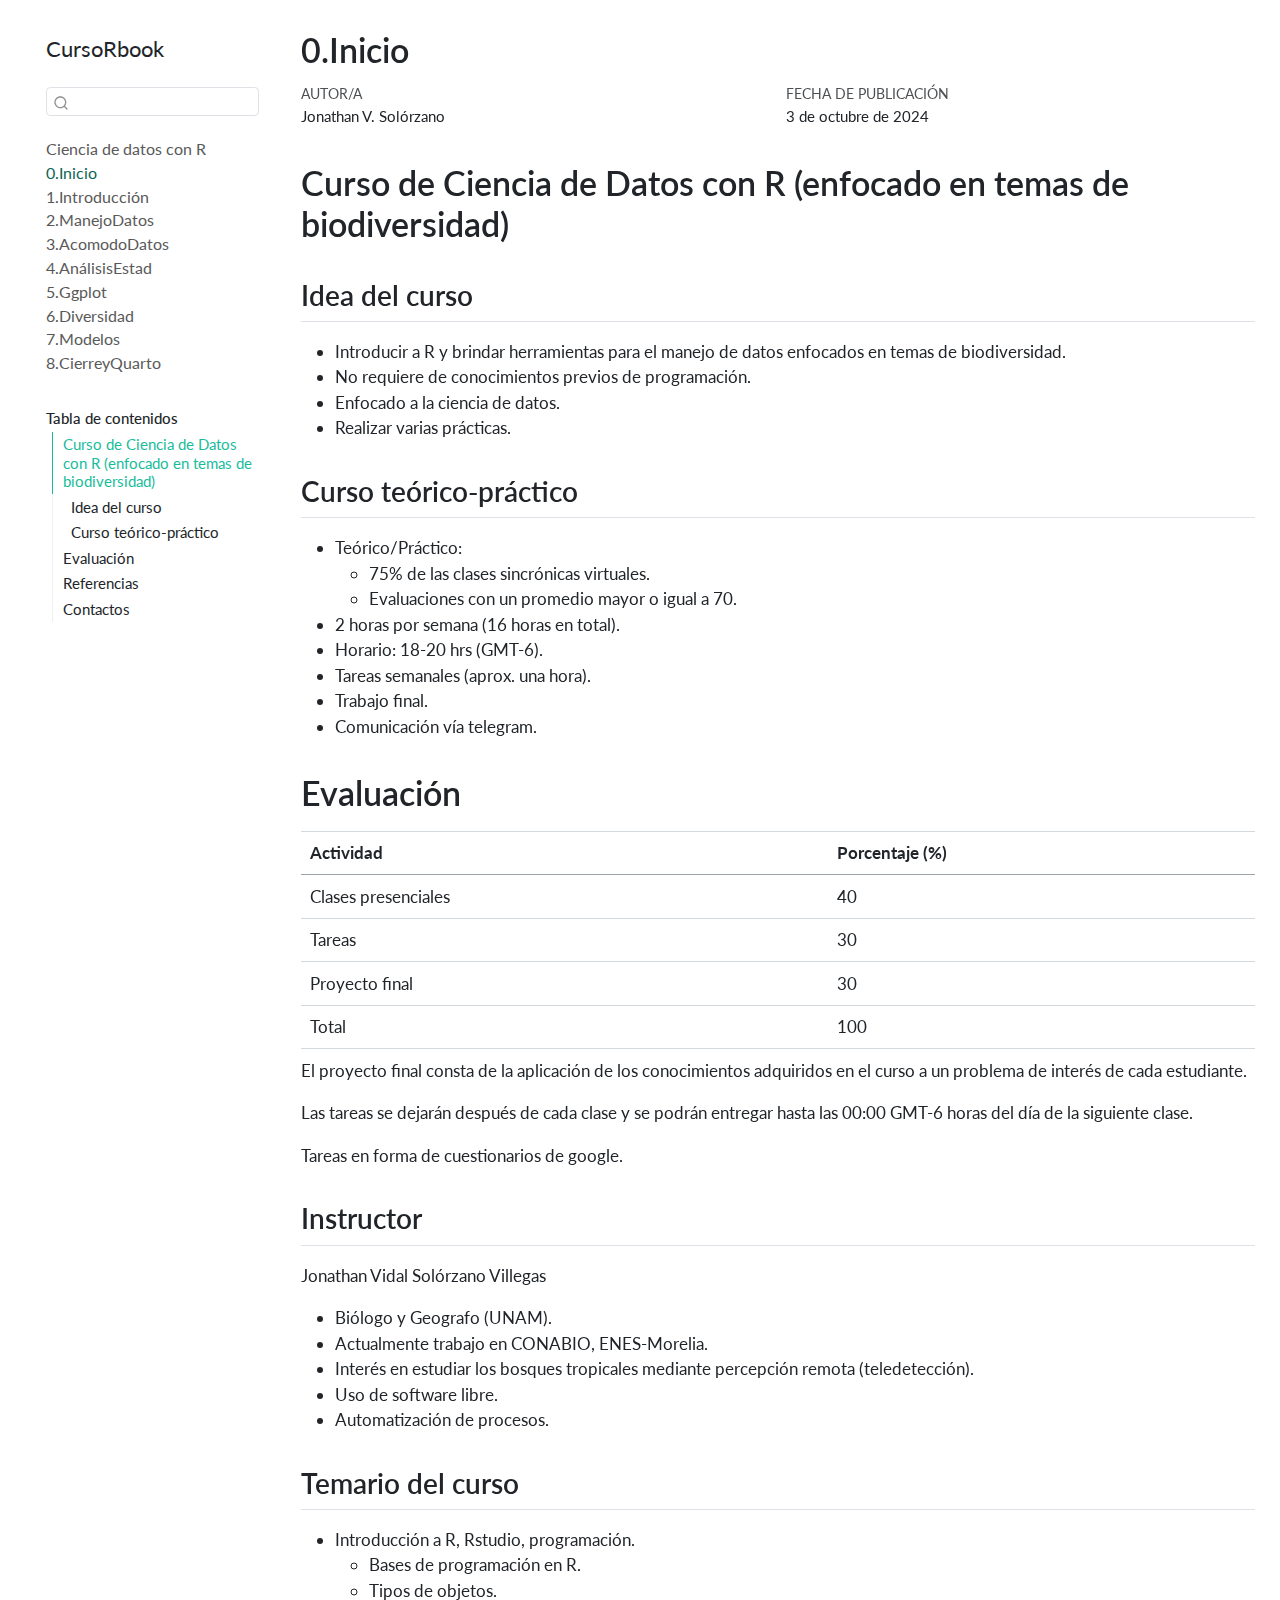
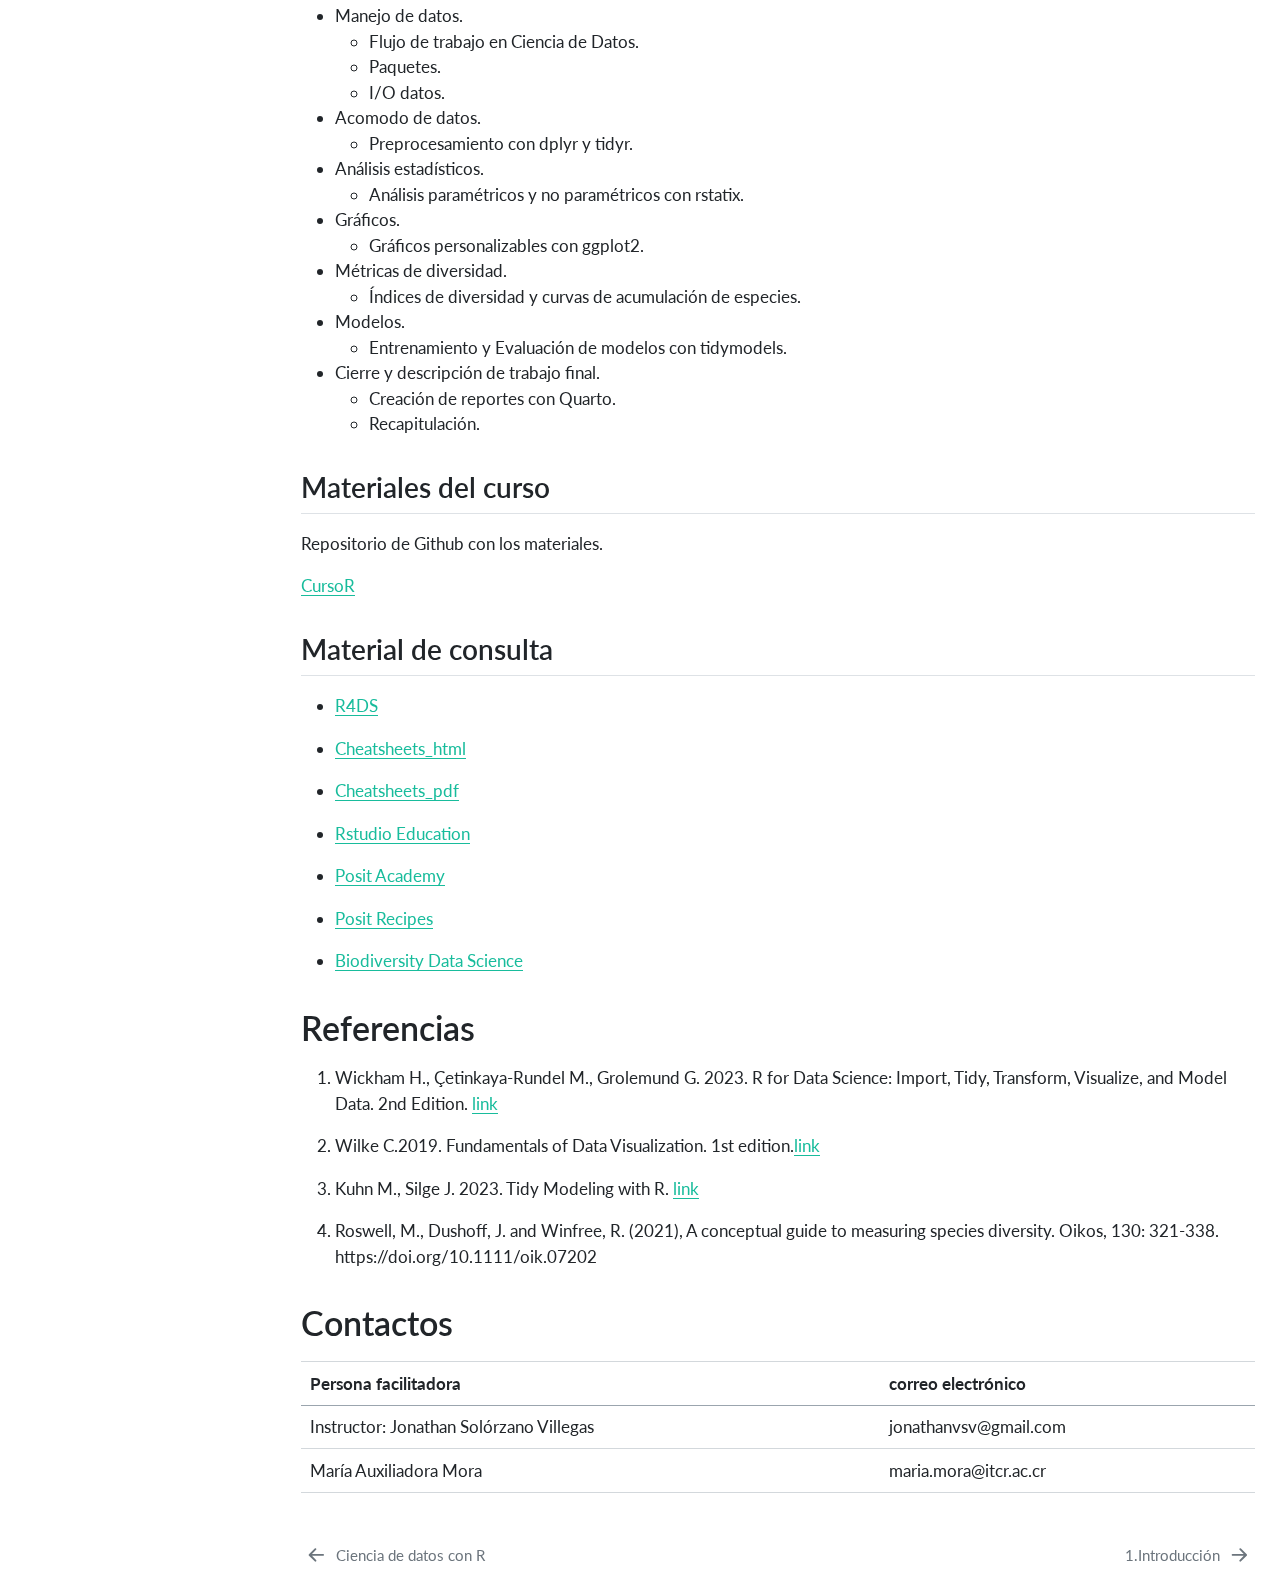
==== 0.Inicio.html @ 07d127db "Subir primera versión del material del Curso" ====
<!DOCTYPE html>
<html xmlns="http://www.w3.org/1999/xhtml" lang="es-MX" xml:lang="es-MX"><head>

<meta charset="utf-8">
<meta name="generator" content="quarto-1.5.57">

<meta name="viewport" content="width=device-width, initial-scale=1.0, user-scalable=yes">

<meta name="author" content="Jonathan V. Solórzano">

<title>0.Inicio – CursoRbook</title>
<style>
code{white-space: pre-wrap;}
span.smallcaps{font-variant: small-caps;}
div.columns{display: flex; gap: min(4vw, 1.5em);}
div.column{flex: auto; overflow-x: auto;}
div.hanging-indent{margin-left: 1.5em; text-indent: -1.5em;}
ul.task-list{list-style: none;}
ul.task-list li input[type="checkbox"] {
  width: 0.8em;
  margin: 0 0.8em 0.2em -1em; /* quarto-specific, see https://github.com/quarto-dev/quarto-cli/issues/4556 */ 
  vertical-align: middle;
}
</style>


<script src="site_libs/quarto-nav/quarto-nav.js"></script>
<script src="site_libs/quarto-nav/headroom.min.js"></script>
<script src="site_libs/clipboard/clipboard.min.js"></script>
<script src="site_libs/quarto-search/autocomplete.umd.js"></script>
<script src="site_libs/quarto-search/fuse.min.js"></script>
<script src="site_libs/quarto-search/quarto-search.js"></script>
<meta name="quarto:offset" content="./">
<link href="./1.IntroducciónR.html" rel="next">
<link href="./index.html" rel="prev">
<script src="site_libs/quarto-html/quarto.js"></script>
<script src="site_libs/quarto-html/popper.min.js"></script>
<script src="site_libs/quarto-html/tippy.umd.min.js"></script>
<script src="site_libs/quarto-html/anchor.min.js"></script>
<link href="site_libs/quarto-html/tippy.css" rel="stylesheet">
<link href="site_libs/quarto-html/quarto-syntax-highlighting.css" rel="stylesheet" id="quarto-text-highlighting-styles">
<script src="site_libs/bootstrap/bootstrap.min.js"></script>
<link href="site_libs/bootstrap/bootstrap-icons.css" rel="stylesheet">
<link href="site_libs/bootstrap/bootstrap.min.css" rel="stylesheet" id="quarto-bootstrap" data-mode="light">
<script id="quarto-search-options" type="application/json">{
  "location": "sidebar",
  "copy-button": false,
  "collapse-after": 3,
  "panel-placement": "start",
  "type": "textbox",
  "limit": 50,
  "keyboard-shortcut": [
    "f",
    "/",
    "s"
  ],
  "show-item-context": false,
  "language": {
    "search-no-results-text": "Sin resultados",
    "search-matching-documents-text": "documentos encontrados",
    "search-copy-link-title": "Copiar el enlace en la búsqueda",
    "search-hide-matches-text": "Ocultar resultados adicionales",
    "search-more-match-text": "resultado adicional en este documento",
    "search-more-matches-text": "resultados adicionales en este documento",
    "search-clear-button-title": "Borrar",
    "search-text-placeholder": "",
    "search-detached-cancel-button-title": "Cancelar",
    "search-submit-button-title": "Enviar",
    "search-label": "Buscar"
  }
}</script>


</head>

<body class="nav-sidebar floating">

<div id="quarto-search-results"></div>
  <header id="quarto-header" class="headroom fixed-top">
  <nav class="quarto-secondary-nav">
    <div class="container-fluid d-flex">
      <button type="button" class="quarto-btn-toggle btn" data-bs-toggle="collapse" role="button" data-bs-target=".quarto-sidebar-collapse-item" aria-controls="quarto-sidebar" aria-expanded="false" aria-label="Alternar barra lateral" onclick="if (window.quartoToggleHeadroom) { window.quartoToggleHeadroom(); }">
        <i class="bi bi-layout-text-sidebar-reverse"></i>
      </button>
        <nav class="quarto-page-breadcrumbs" aria-label="breadcrumb"><ol class="breadcrumb"><li class="breadcrumb-item"><a href="./0.Inicio.html"><span class="chapter-title">0.Inicio</span></a></li></ol></nav>
        <a class="flex-grow-1" role="navigation" data-bs-toggle="collapse" data-bs-target=".quarto-sidebar-collapse-item" aria-controls="quarto-sidebar" aria-expanded="false" aria-label="Alternar barra lateral" onclick="if (window.quartoToggleHeadroom) { window.quartoToggleHeadroom(); }">      
        </a>
      <button type="button" class="btn quarto-search-button" aria-label="Buscar" onclick="window.quartoOpenSearch();">
        <i class="bi bi-search"></i>
      </button>
    </div>
  </nav>
</header>
<!-- content -->
<div id="quarto-content" class="quarto-container page-columns page-rows-contents page-layout-full">
<!-- sidebar -->
  <nav id="quarto-sidebar" class="sidebar collapse collapse-horizontal quarto-sidebar-collapse-item sidebar-navigation floating overflow-auto">
    <div class="pt-lg-2 mt-2 text-left sidebar-header">
    <div class="sidebar-title mb-0 py-0">
      <a href="./">CursoRbook</a> 
    </div>
      </div>
        <div class="mt-2 flex-shrink-0 align-items-center">
        <div class="sidebar-search">
        <div id="quarto-search" class="" title="Buscar"></div>
        </div>
        </div>
    <div class="sidebar-menu-container"> 
    <ul class="list-unstyled mt-1">
        <li class="sidebar-item">
  <div class="sidebar-item-container"> 
  <a href="./index.html" class="sidebar-item-text sidebar-link">
 <span class="menu-text">Ciencia de datos con R</span></a>
  </div>
</li>
        <li class="sidebar-item">
  <div class="sidebar-item-container"> 
  <a href="./0.Inicio.html" class="sidebar-item-text sidebar-link active"><span class="chapter-title">0.Inicio</span></a>
  </div>
</li>
        <li class="sidebar-item">
  <div class="sidebar-item-container"> 
  <a href="./1.IntroducciónR.html" class="sidebar-item-text sidebar-link"><span class="chapter-title">1.Introducción</span></a>
  </div>
</li>
        <li class="sidebar-item">
  <div class="sidebar-item-container"> 
  <a href="./2.ManejoDatos.html" class="sidebar-item-text sidebar-link"><span class="chapter-title">2.ManejoDatos</span></a>
  </div>
</li>
        <li class="sidebar-item">
  <div class="sidebar-item-container"> 
  <a href="./3.AcomodoDatos.html" class="sidebar-item-text sidebar-link"><span class="chapter-title">3.AcomodoDatos</span></a>
  </div>
</li>
        <li class="sidebar-item">
  <div class="sidebar-item-container"> 
  <a href="./4.AnálisisEstad.html" class="sidebar-item-text sidebar-link"><span class="chapter-title">4.AnálisisEstad</span></a>
  </div>
</li>
        <li class="sidebar-item">
  <div class="sidebar-item-container"> 
  <a href="./5.Ggplot.html" class="sidebar-item-text sidebar-link"><span class="chapter-title">5.Ggplot</span></a>
  </div>
</li>
        <li class="sidebar-item">
  <div class="sidebar-item-container"> 
  <a href="./6.Diversidad.html" class="sidebar-item-text sidebar-link"><span class="chapter-title">6.Diversidad</span></a>
  </div>
</li>
        <li class="sidebar-item">
  <div class="sidebar-item-container"> 
  <a href="./7.Modelos.html" class="sidebar-item-text sidebar-link"><span class="chapter-title">7.Modelos</span></a>
  </div>
</li>
        <li class="sidebar-item">
  <div class="sidebar-item-container"> 
  <a href="./8.CierreyQuarto.html" class="sidebar-item-text sidebar-link"><span class="chapter-title">8.CierreyQuarto</span></a>
  </div>
</li>
    </ul>
    </div>
    <nav id="TOC" role="doc-toc" class="toc-active">
    <h2 id="toc-title">Tabla de contenidos</h2>
   
  <ul>
  <li><a href="#curso-de-ciencia-de-datos-con-r-enfocado-en-temas-de-biodiversidad" id="toc-curso-de-ciencia-de-datos-con-r-enfocado-en-temas-de-biodiversidad" class="nav-link active" data-scroll-target="#curso-de-ciencia-de-datos-con-r-enfocado-en-temas-de-biodiversidad">Curso de Ciencia de Datos con R (enfocado en temas de biodiversidad)</a>
  <ul class="collapse">
  <li><a href="#idea-del-curso" id="toc-idea-del-curso" class="nav-link" data-scroll-target="#idea-del-curso">Idea del curso</a></li>
  <li><a href="#curso-teórico-práctico" id="toc-curso-teórico-práctico" class="nav-link" data-scroll-target="#curso-teórico-práctico">Curso teórico-práctico</a></li>
  </ul></li>
  <li><a href="#evaluación" id="toc-evaluación" class="nav-link" data-scroll-target="#evaluación">Evaluación</a>
  <ul class="collapse">
  <li><a href="#instructor" id="toc-instructor" class="nav-link" data-scroll-target="#instructor">Instructor</a></li>
  <li><a href="#temario-del-curso" id="toc-temario-del-curso" class="nav-link" data-scroll-target="#temario-del-curso">Temario del curso</a></li>
  <li><a href="#materiales-del-curso" id="toc-materiales-del-curso" class="nav-link" data-scroll-target="#materiales-del-curso">Materiales del curso</a></li>
  <li><a href="#material-de-consulta" id="toc-material-de-consulta" class="nav-link" data-scroll-target="#material-de-consulta">Material de consulta</a></li>
  </ul></li>
  <li><a href="#referencias" id="toc-referencias" class="nav-link" data-scroll-target="#referencias">Referencias</a></li>
  <li><a href="#contactos" id="toc-contactos" class="nav-link" data-scroll-target="#contactos">Contactos</a></li>
  </ul>
</nav>
</nav>
<div id="quarto-sidebar-glass" class="quarto-sidebar-collapse-item" data-bs-toggle="collapse" data-bs-target=".quarto-sidebar-collapse-item"></div>
<!-- margin-sidebar -->
    <div id="quarto-margin-sidebar" class="sidebar margin-sidebar zindex-bottom">
    </div>
<!-- main -->
<main class="content column-page-right" id="quarto-document-content">

<header id="title-block-header" class="quarto-title-block default">
<div class="quarto-title">
<h1 class="title"><span class="chapter-title">0.Inicio</span></h1>
</div>



<div class="quarto-title-meta column-page-right">

    <div>
    <div class="quarto-title-meta-heading">Autor/a</div>
    <div class="quarto-title-meta-contents">
             <p>Jonathan V. Solórzano </p>
          </div>
  </div>
    
    <div>
    <div class="quarto-title-meta-heading">Fecha de publicación</div>
    <div class="quarto-title-meta-contents">
      <p class="date">3 de octubre de 2024</p>
    </div>
  </div>
  
    
  </div>
  


</header>


<section id="curso-de-ciencia-de-datos-con-r-enfocado-en-temas-de-biodiversidad" class="level1">
<h1>Curso de Ciencia de Datos con R (enfocado en temas de biodiversidad)</h1>
<section id="idea-del-curso" class="level2">
<h2 class="anchored" data-anchor-id="idea-del-curso">Idea del curso</h2>
<ul>
<li>Introducir a R y brindar herramientas para el manejo de datos enfocados en temas de biodiversidad.</li>
<li>No requiere de conocimientos previos de programación.</li>
<li>Enfocado a la ciencia de datos.</li>
<li>Realizar varias prácticas.</li>
</ul>
</section>
<section id="curso-teórico-práctico" class="level2">
<h2 class="anchored" data-anchor-id="curso-teórico-práctico">Curso teórico-práctico</h2>
<ul>
<li>Teórico/Práctico:
<ul>
<li>75% de las clases sincrónicas virtuales.</li>
<li>Evaluaciones con un promedio mayor o igual a 70.</li>
</ul></li>
<li>2 horas por semana (16 horas en total).</li>
<li>Horario: 18-20 hrs (GMT-6).</li>
<li>Tareas semanales (aprox. una hora).</li>
<li>Trabajo final.</li>
<li>Comunicación vía telegram.</li>
</ul>
</section>
</section>
<section id="evaluación" class="level1">
<h1>Evaluación</h1>
<table class="caption-top table">
<thead>
<tr class="header">
<th>Actividad</th>
<th>Porcentaje (%)</th>
</tr>
</thead>
<tbody>
<tr class="odd">
<td>Clases presenciales</td>
<td>40</td>
</tr>
<tr class="even">
<td>Tareas</td>
<td>30</td>
</tr>
<tr class="odd">
<td>Proyecto final</td>
<td>30</td>
</tr>
<tr class="even">
<td>Total</td>
<td>100</td>
</tr>
</tbody>
</table>
<p>El proyecto final consta de la aplicación de los conocimientos adquiridos en el curso a un problema de interés de cada estudiante.</p>
<p>Las tareas se dejarán después de cada clase y se podrán entregar hasta las 00:00 GMT-6 horas del día de la siguiente clase.</p>
<p>Tareas en forma de cuestionarios de google.</p>
<section id="instructor" class="level2">
<h2 class="anchored" data-anchor-id="instructor">Instructor</h2>
<p>Jonathan Vidal Solórzano Villegas</p>
<ul>
<li>Biólogo y Geografo (UNAM).</li>
<li>Actualmente trabajo en CONABIO, ENES-Morelia.</li>
<li>Interés en estudiar los bosques tropicales mediante percepción remota (teledetección).</li>
<li>Uso de software libre.</li>
<li>Automatización de procesos.</li>
</ul>
</section>
<section id="temario-del-curso" class="level2">
<h2 class="anchored" data-anchor-id="temario-del-curso">Temario del curso</h2>
<ul>
<li>Introducción a R, Rstudio, programación.
<ul>
<li>Bases de programación en R.</li>
<li>Tipos de objetos.</li>
</ul></li>
<li>Manejo de datos.
<ul>
<li>Flujo de trabajo en Ciencia de Datos.</li>
<li>Paquetes.</li>
<li>I/O datos.</li>
</ul></li>
<li>Acomodo de datos.
<ul>
<li>Preprocesamiento con dplyr y tidyr.</li>
</ul></li>
<li>Análisis estadísticos.
<ul>
<li>Análisis paramétricos y no paramétricos con rstatix.</li>
</ul></li>
<li>Gráficos.
<ul>
<li>Gráficos personalizables con ggplot2.</li>
</ul></li>
<li>Métricas de diversidad.
<ul>
<li>Índices de diversidad y curvas de acumulación de especies.</li>
</ul></li>
<li>Modelos.
<ul>
<li>Entrenamiento y Evaluación de modelos con tidymodels.</li>
</ul></li>
<li>Cierre y descripción de trabajo final.
<ul>
<li>Creación de reportes con Quarto.</li>
<li>Recapitulación.</li>
</ul></li>
</ul>
</section>
<section id="materiales-del-curso" class="level2">
<h2 class="anchored" data-anchor-id="materiales-del-curso">Materiales del curso</h2>
<p>Repositorio de Github con los materiales.</p>
<p><a href="https://github.com/JonathanVSV/CursoR">CursoR</a></p>
</section>
<section id="material-de-consulta" class="level2">
<h2 class="anchored" data-anchor-id="material-de-consulta">Material de consulta</h2>
<ul>
<li><p><a href="https://r4ds.hadley.nz/">R4DS</a></p></li>
<li><p><a href="https://rstudio.github.io/cheatsheets/">Cheatsheets_html</a></p></li>
<li><p><a href="https://posit.co/resources/cheatsheets/">Cheatsheets_pdf</a></p></li>
<li><p><a href="https://education.rstudio.com/">Rstudio Education</a></p></li>
<li><p><a href="https://posit.co/products/enterprise/academy/">Posit Academy</a></p></li>
<li><p><a href="https://posit.cloud/learn/recipes">Posit Recipes</a></p></li>
<li><p><a href="https://www.biodiversitydatascience.com/code/">Biodiversity Data Science</a></p></li>
</ul>
</section>
</section>
<section id="referencias" class="level1">
<h1>Referencias</h1>
<ol type="1">
<li><p>Wickham H., Çetinkaya-Rundel M., Grolemund G. 2023. R for Data Science: Import, Tidy, Transform, Visualize, and Model Data. 2nd Edition. <a href="https://r4ds.hadley.nz/">link</a></p></li>
<li><p>Wilke C.2019. Fundamentals of Data Visualization. 1st edition.<a href="https://clauswilke.com/dataviz/">link</a></p></li>
<li><p>Kuhn M., Silge J. 2023. Tidy Modeling with R. <a href="https://www.tmwr.org/">link</a></p></li>
<li><p>Roswell, M., Dushoff, J. and Winfree, R. (2021), A conceptual guide to measuring species diversity. Oikos, 130: 321-338. https://doi.org/10.1111/oik.07202</p></li>
</ol>
</section>
<section id="contactos" class="level1">
<h1>Contactos</h1>
<table class="caption-top table">
<thead>
<tr class="header">
<th>Persona facilitadora</th>
<th>correo electrónico</th>
</tr>
</thead>
<tbody>
<tr class="odd">
<td>Instructor: Jonathan Solórzano Villegas</td>
<td>jonathanvsv@gmail.com</td>
</tr>
<tr class="even">
<td>María Auxiliadora Mora</td>
<td>maria.mora@itcr.ac.cr</td>
</tr>
</tbody>
</table>


</section>

</main> <!-- /main -->
<script id="quarto-html-after-body" type="application/javascript">
window.document.addEventListener("DOMContentLoaded", function (event) {
  const toggleBodyColorMode = (bsSheetEl) => {
    const mode = bsSheetEl.getAttribute("data-mode");
    const bodyEl = window.document.querySelector("body");
    if (mode === "dark") {
      bodyEl.classList.add("quarto-dark");
      bodyEl.classList.remove("quarto-light");
    } else {
      bodyEl.classList.add("quarto-light");
      bodyEl.classList.remove("quarto-dark");
    }
  }
  const toggleBodyColorPrimary = () => {
    const bsSheetEl = window.document.querySelector("link#quarto-bootstrap");
    if (bsSheetEl) {
      toggleBodyColorMode(bsSheetEl);
    }
  }
  toggleBodyColorPrimary();  
  const icon = "";
  const anchorJS = new window.AnchorJS();
  anchorJS.options = {
    placement: 'right',
    icon: icon
  };
  anchorJS.add('.anchored');
  const isCodeAnnotation = (el) => {
    for (const clz of el.classList) {
      if (clz.startsWith('code-annotation-')) {                     
        return true;
      }
    }
    return false;
  }
  const onCopySuccess = function(e) {
    // button target
    const button = e.trigger;
    // don't keep focus
    button.blur();
    // flash "checked"
    button.classList.add('code-copy-button-checked');
    var currentTitle = button.getAttribute("title");
    button.setAttribute("title", "Copiado");
    let tooltip;
    if (window.bootstrap) {
      button.setAttribute("data-bs-toggle", "tooltip");
      button.setAttribute("data-bs-placement", "left");
      button.setAttribute("data-bs-title", "Copiado");
      tooltip = new bootstrap.Tooltip(button, 
        { trigger: "manual", 
          customClass: "code-copy-button-tooltip",
          offset: [0, -8]});
      tooltip.show();    
    }
    setTimeout(function() {
      if (tooltip) {
        tooltip.hide();
        button.removeAttribute("data-bs-title");
        button.removeAttribute("data-bs-toggle");
        button.removeAttribute("data-bs-placement");
      }
      button.setAttribute("title", currentTitle);
      button.classList.remove('code-copy-button-checked');
    }, 1000);
    // clear code selection
    e.clearSelection();
  }
  const getTextToCopy = function(trigger) {
      const codeEl = trigger.previousElementSibling.cloneNode(true);
      for (const childEl of codeEl.children) {
        if (isCodeAnnotation(childEl)) {
          childEl.remove();
        }
      }
      return codeEl.innerText;
  }
  const clipboard = new window.ClipboardJS('.code-copy-button:not([data-in-quarto-modal])', {
    text: getTextToCopy
  });
  clipboard.on('success', onCopySuccess);
  if (window.document.getElementById('quarto-embedded-source-code-modal')) {
    // For code content inside modals, clipBoardJS needs to be initialized with a container option
    // TODO: Check when it could be a function (https://github.com/zenorocha/clipboard.js/issues/860)
    const clipboardModal = new window.ClipboardJS('.code-copy-button[data-in-quarto-modal]', {
      text: getTextToCopy,
      container: window.document.getElementById('quarto-embedded-source-code-modal')
    });
    clipboardModal.on('success', onCopySuccess);
  }
    var localhostRegex = new RegExp(/^(?:http|https):\/\/localhost\:?[0-9]*\//);
    var mailtoRegex = new RegExp(/^mailto:/);
      var filterRegex = new RegExp('/' + window.location.host + '/');
    var isInternal = (href) => {
        return filterRegex.test(href) || localhostRegex.test(href) || mailtoRegex.test(href);
    }
    // Inspect non-navigation links and adorn them if external
 	var links = window.document.querySelectorAll('a[href]:not(.nav-link):not(.navbar-brand):not(.toc-action):not(.sidebar-link):not(.sidebar-item-toggle):not(.pagination-link):not(.no-external):not([aria-hidden]):not(.dropdown-item):not(.quarto-navigation-tool):not(.about-link)');
    for (var i=0; i<links.length; i++) {
      const link = links[i];
      if (!isInternal(link.href)) {
        // undo the damage that might have been done by quarto-nav.js in the case of
        // links that we want to consider external
        if (link.dataset.originalHref !== undefined) {
          link.href = link.dataset.originalHref;
        }
      }
    }
  function tippyHover(el, contentFn, onTriggerFn, onUntriggerFn) {
    const config = {
      allowHTML: true,
      maxWidth: 500,
      delay: 100,
      arrow: false,
      appendTo: function(el) {
          return el.parentElement;
      },
      interactive: true,
      interactiveBorder: 10,
      theme: 'quarto',
      placement: 'bottom-start',
    };
    if (contentFn) {
      config.content = contentFn;
    }
    if (onTriggerFn) {
      config.onTrigger = onTriggerFn;
    }
    if (onUntriggerFn) {
      config.onUntrigger = onUntriggerFn;
    }
    window.tippy(el, config); 
  }
  const noterefs = window.document.querySelectorAll('a[role="doc-noteref"]');
  for (var i=0; i<noterefs.length; i++) {
    const ref = noterefs[i];
    tippyHover(ref, function() {
      // use id or data attribute instead here
      let href = ref.getAttribute('data-footnote-href') || ref.getAttribute('href');
      try { href = new URL(href).hash; } catch {}
      const id = href.replace(/^#\/?/, "");
      const note = window.document.getElementById(id);
      if (note) {
        return note.innerHTML;
      } else {
        return "";
      }
    });
  }
  const xrefs = window.document.querySelectorAll('a.quarto-xref');
  const processXRef = (id, note) => {
    // Strip column container classes
    const stripColumnClz = (el) => {
      el.classList.remove("page-full", "page-columns");
      if (el.children) {
        for (const child of el.children) {
          stripColumnClz(child);
        }
      }
    }
    stripColumnClz(note)
    if (id === null || id.startsWith('sec-')) {
      // Special case sections, only their first couple elements
      const container = document.createElement("div");
      if (note.children && note.children.length > 2) {
        container.appendChild(note.children[0].cloneNode(true));
        for (let i = 1; i < note.children.length; i++) {
          const child = note.children[i];
          if (child.tagName === "P" && child.innerText === "") {
            continue;
          } else {
            container.appendChild(child.cloneNode(true));
            break;
          }
        }
        if (window.Quarto?.typesetMath) {
          window.Quarto.typesetMath(container);
        }
        return container.innerHTML
      } else {
        if (window.Quarto?.typesetMath) {
          window.Quarto.typesetMath(note);
        }
        return note.innerHTML;
      }
    } else {
      // Remove any anchor links if they are present
      const anchorLink = note.querySelector('a.anchorjs-link');
      if (anchorLink) {
        anchorLink.remove();
      }
      if (window.Quarto?.typesetMath) {
        window.Quarto.typesetMath(note);
      }
      // TODO in 1.5, we should make sure this works without a callout special case
      if (note.classList.contains("callout")) {
        return note.outerHTML;
      } else {
        return note.innerHTML;
      }
    }
  }
  for (var i=0; i<xrefs.length; i++) {
    const xref = xrefs[i];
    tippyHover(xref, undefined, function(instance) {
      instance.disable();
      let url = xref.getAttribute('href');
      let hash = undefined; 
      if (url.startsWith('#')) {
        hash = url;
      } else {
        try { hash = new URL(url).hash; } catch {}
      }
      if (hash) {
        const id = hash.replace(/^#\/?/, "");
        const note = window.document.getElementById(id);
        if (note !== null) {
          try {
            const html = processXRef(id, note.cloneNode(true));
            instance.setContent(html);
          } finally {
            instance.enable();
            instance.show();
          }
        } else {
          // See if we can fetch this
          fetch(url.split('#')[0])
          .then(res => res.text())
          .then(html => {
            const parser = new DOMParser();
            const htmlDoc = parser.parseFromString(html, "text/html");
            const note = htmlDoc.getElementById(id);
            if (note !== null) {
              const html = processXRef(id, note);
              instance.setContent(html);
            } 
          }).finally(() => {
            instance.enable();
            instance.show();
          });
        }
      } else {
        // See if we can fetch a full url (with no hash to target)
        // This is a special case and we should probably do some content thinning / targeting
        fetch(url)
        .then(res => res.text())
        .then(html => {
          const parser = new DOMParser();
          const htmlDoc = parser.parseFromString(html, "text/html");
          const note = htmlDoc.querySelector('main.content');
          if (note !== null) {
            // This should only happen for chapter cross references
            // (since there is no id in the URL)
            // remove the first header
            if (note.children.length > 0 && note.children[0].tagName === "HEADER") {
              note.children[0].remove();
            }
            const html = processXRef(null, note);
            instance.setContent(html);
          } 
        }).finally(() => {
          instance.enable();
          instance.show();
        });
      }
    }, function(instance) {
    });
  }
      let selectedAnnoteEl;
      const selectorForAnnotation = ( cell, annotation) => {
        let cellAttr = 'data-code-cell="' + cell + '"';
        let lineAttr = 'data-code-annotation="' +  annotation + '"';
        const selector = 'span[' + cellAttr + '][' + lineAttr + ']';
        return selector;
      }
      const selectCodeLines = (annoteEl) => {
        const doc = window.document;
        const targetCell = annoteEl.getAttribute("data-target-cell");
        const targetAnnotation = annoteEl.getAttribute("data-target-annotation");
        const annoteSpan = window.document.querySelector(selectorForAnnotation(targetCell, targetAnnotation));
        const lines = annoteSpan.getAttribute("data-code-lines").split(",");
        const lineIds = lines.map((line) => {
          return targetCell + "-" + line;
        })
        let top = null;
        let height = null;
        let parent = null;
        if (lineIds.length > 0) {
            //compute the position of the single el (top and bottom and make a div)
            const el = window.document.getElementById(lineIds[0]);
            top = el.offsetTop;
            height = el.offsetHeight;
            parent = el.parentElement.parentElement;
          if (lineIds.length > 1) {
            const lastEl = window.document.getElementById(lineIds[lineIds.length - 1]);
            const bottom = lastEl.offsetTop + lastEl.offsetHeight;
            height = bottom - top;
          }
          if (top !== null && height !== null && parent !== null) {
            // cook up a div (if necessary) and position it 
            let div = window.document.getElementById("code-annotation-line-highlight");
            if (div === null) {
              div = window.document.createElement("div");
              div.setAttribute("id", "code-annotation-line-highlight");
              div.style.position = 'absolute';
              parent.appendChild(div);
            }
            div.style.top = top - 2 + "px";
            div.style.height = height + 4 + "px";
            div.style.left = 0;
            let gutterDiv = window.document.getElementById("code-annotation-line-highlight-gutter");
            if (gutterDiv === null) {
              gutterDiv = window.document.createElement("div");
              gutterDiv.setAttribute("id", "code-annotation-line-highlight-gutter");
              gutterDiv.style.position = 'absolute';
              const codeCell = window.document.getElementById(targetCell);
              const gutter = codeCell.querySelector('.code-annotation-gutter');
              gutter.appendChild(gutterDiv);
            }
            gutterDiv.style.top = top - 2 + "px";
            gutterDiv.style.height = height + 4 + "px";
          }
          selectedAnnoteEl = annoteEl;
        }
      };
      const unselectCodeLines = () => {
        const elementsIds = ["code-annotation-line-highlight", "code-annotation-line-highlight-gutter"];
        elementsIds.forEach((elId) => {
          const div = window.document.getElementById(elId);
          if (div) {
            div.remove();
          }
        });
        selectedAnnoteEl = undefined;
      };
        // Handle positioning of the toggle
    window.addEventListener(
      "resize",
      throttle(() => {
        elRect = undefined;
        if (selectedAnnoteEl) {
          selectCodeLines(selectedAnnoteEl);
        }
      }, 10)
    );
    function throttle(fn, ms) {
    let throttle = false;
    let timer;
      return (...args) => {
        if(!throttle) { // first call gets through
            fn.apply(this, args);
            throttle = true;
        } else { // all the others get throttled
            if(timer) clearTimeout(timer); // cancel #2
            timer = setTimeout(() => {
              fn.apply(this, args);
              timer = throttle = false;
            }, ms);
        }
      };
    }
      // Attach click handler to the DT
      const annoteDls = window.document.querySelectorAll('dt[data-target-cell]');
      for (const annoteDlNode of annoteDls) {
        annoteDlNode.addEventListener('click', (event) => {
          const clickedEl = event.target;
          if (clickedEl !== selectedAnnoteEl) {
            unselectCodeLines();
            const activeEl = window.document.querySelector('dt[data-target-cell].code-annotation-active');
            if (activeEl) {
              activeEl.classList.remove('code-annotation-active');
            }
            selectCodeLines(clickedEl);
            clickedEl.classList.add('code-annotation-active');
          } else {
            // Unselect the line
            unselectCodeLines();
            clickedEl.classList.remove('code-annotation-active');
          }
        });
      }
  const findCites = (el) => {
    const parentEl = el.parentElement;
    if (parentEl) {
      const cites = parentEl.dataset.cites;
      if (cites) {
        return {
          el,
          cites: cites.split(' ')
        };
      } else {
        return findCites(el.parentElement)
      }
    } else {
      return undefined;
    }
  };
  var bibliorefs = window.document.querySelectorAll('a[role="doc-biblioref"]');
  for (var i=0; i<bibliorefs.length; i++) {
    const ref = bibliorefs[i];
    const citeInfo = findCites(ref);
    if (citeInfo) {
      tippyHover(citeInfo.el, function() {
        var popup = window.document.createElement('div');
        citeInfo.cites.forEach(function(cite) {
          var citeDiv = window.document.createElement('div');
          citeDiv.classList.add('hanging-indent');
          citeDiv.classList.add('csl-entry');
          var biblioDiv = window.document.getElementById('ref-' + cite);
          if (biblioDiv) {
            citeDiv.innerHTML = biblioDiv.innerHTML;
          }
          popup.appendChild(citeDiv);
        });
        return popup.innerHTML;
      });
    }
  }
});
</script>
<nav class="page-navigation column-page-right">
  <div class="nav-page nav-page-previous">
      <a href="./index.html" class="pagination-link" aria-label="Ciencia de datos con R">
        <i class="bi bi-arrow-left-short"></i> <span class="nav-page-text">Ciencia de datos con R</span>
      </a>          
  </div>
  <div class="nav-page nav-page-next">
      <a href="./1.IntroducciónR.html" class="pagination-link" aria-label="1.Introducción">
        <span class="nav-page-text"><span class="chapter-title">1.Introducción</span></span> <i class="bi bi-arrow-right-short"></i>
      </a>
  </div>
</nav>
</div> <!-- /content -->




</body></html>
---- site_libs/quarto-html/tippy.css ----
.tippy-box[data-animation=fade][data-state=hidden]{opacity:0}[data-tippy-root]{max-width:calc(100vw - 10px)}.tippy-box{position:relative;background-color:#333;color:#fff;border-radius:4px;font-size:14px;line-height:1.4;white-space:normal;outline:0;transition-property:transform,visibility,opacity}.tippy-box[data-placement^=top]>.tippy-arrow{bottom:0}.tippy-box[data-placement^=top]>.tippy-arrow:before{bottom:-7px;left:0;border-width:8px 8px 0;border-top-color:initial;transform-origin:center top}.tippy-box[data-placement^=bottom]>.tippy-arrow{top:0}.tippy-box[data-placement^=bottom]>.tippy-arrow:before{top:-7px;left:0;border-width:0 8px 8px;border-bottom-color:initial;transform-origin:center bottom}.tippy-box[data-placement^=left]>.tippy-arrow{right:0}.tippy-box[data-placement^=left]>.tippy-arrow:before{border-width:8px 0 8px 8px;border-left-color:initial;right:-7px;transform-origin:center left}.tippy-box[data-placement^=right]>.tippy-arrow{left:0}.tippy-box[data-placement^=right]>.tippy-arrow:before{left:-7px;border-width:8px 8px 8px 0;border-right-color:initial;transform-origin:center right}.tippy-box[data-inertia][data-state=visible]{transition-timing-function:cubic-bezier(.54,1.5,.38,1.11)}.tippy-arrow{width:16px;height:16px;color:#333}.tippy-arrow:before{content:"";position:absolute;border-color:transparent;border-style:solid}.tippy-content{position:relative;padding:5px 9px;z-index:1}
---- site_libs/quarto-html/quarto-syntax-highlighting.css ----
/* quarto syntax highlight colors */
:root {
  --quarto-hl-al-color: #ff0000;
  --quarto-hl-an-color: #60a0b0;
  --quarto-hl-at-color: #7d9029;
  --quarto-hl-bn-color: #40a070;
  --quarto-hl-bu-color: #008000;
  --quarto-hl-ch-color: #4070a0;
  --quarto-hl-co-color: #60a0b0;
  --quarto-hl-cv-color: #60a0b0;
  --quarto-hl-cn-color: #880000;
  --quarto-hl-cf-color: #007020;
  --quarto-hl-dt-color: #902000;
  --quarto-hl-dv-color: #40a070;
  --quarto-hl-do-color: #ba2121;
  --quarto-hl-er-color: #ff0000;
  --quarto-hl-ex-color: inherit;
  --quarto-hl-fl-color: #40a070;
  --quarto-hl-fu-color: #06287e;
  --quarto-hl-im-color: #008000;
  --quarto-hl-in-color: #60a0b0;
  --quarto-hl-kw-color: #007020;
  --quarto-hl-op-color: #666666;
  --quarto-hl-ot-color: #007020;
  --quarto-hl-pp-color: #bc7a00;
  --quarto-hl-sc-color: #4070a0;
  --quarto-hl-ss-color: #bb6688;
  --quarto-hl-st-color: #4070a0;
  --quarto-hl-va-color: #19177c;
  --quarto-hl-vs-color: #4070a0;
  --quarto-hl-wa-color: #60a0b0;
}

/* other quarto variables */
:root {
  --quarto-font-monospace: SFMono-Regular, Menlo, Monaco, Consolas, "Liberation Mono", "Courier New", monospace;
}

code span.al {
  color: #ff0000;
  font-weight: bold;
  font-style: inherit;
}

code span.an {
  color: #60a0b0;
  font-weight: bold;
  font-style: italic;
}

code span.at {
  color: #7d9029;
  font-style: inherit;
}

code span.bn {
  color: #40a070;
  font-style: inherit;
}

code span.bu {
  color: #008000;
  font-style: inherit;
}

code span.ch {
  color: #4070a0;
  font-style: inherit;
}

code span.co {
  color: #60a0b0;
  font-style: italic;
}

code span.cv {
  color: #60a0b0;
  font-weight: bold;
  font-style: italic;
}

code span.cn {
  color: #880000;
  font-style: inherit;
}

code span.cf {
  color: #007020;
  font-weight: bold;
  font-style: inherit;
}

code span.dt {
  color: #902000;
  font-style: inherit;
}

code span.dv {
  color: #40a070;
  font-style: inherit;
}

code span.do {
  color: #ba2121;
  font-style: italic;
}

code span.er {
  color: #ff0000;
  font-weight: bold;
  font-style: inherit;
}

code span.ex {
  font-style: inherit;
}

code span.fl {
  color: #40a070;
  font-style: inherit;
}

code span.fu {
  color: #06287e;
  font-style: inherit;
}

code span.im {
  color: #008000;
  font-weight: bold;
  font-style: inherit;
}

code span.in {
  color: #60a0b0;
  font-weight: bold;
  font-style: italic;
}

code span.kw {
  color: #007020;
  font-weight: bold;
  font-style: inherit;
}

code span.op {
  color: #666666;
  font-style: inherit;
}

code span.ot {
  color: #007020;
  font-style: inherit;
}

code span.pp {
  color: #bc7a00;
  font-style: inherit;
}

code span.sc {
  color: #4070a0;
  font-style: inherit;
}

code span.ss {
  color: #bb6688;
  font-style: inherit;
}

code span.st {
  color: #4070a0;
  font-style: inherit;
}

code span.va {
  color: #19177c;
  font-style: inherit;
}

code span.vs {
  color: #4070a0;
  font-style: inherit;
}

code span.wa {
  color: #60a0b0;
  font-weight: bold;
  font-style: italic;
}

.prevent-inlining {
  content: "</";
}

/*# sourceMappingURL=debc5d5d77c3f9108843748ff7464032.css.map */
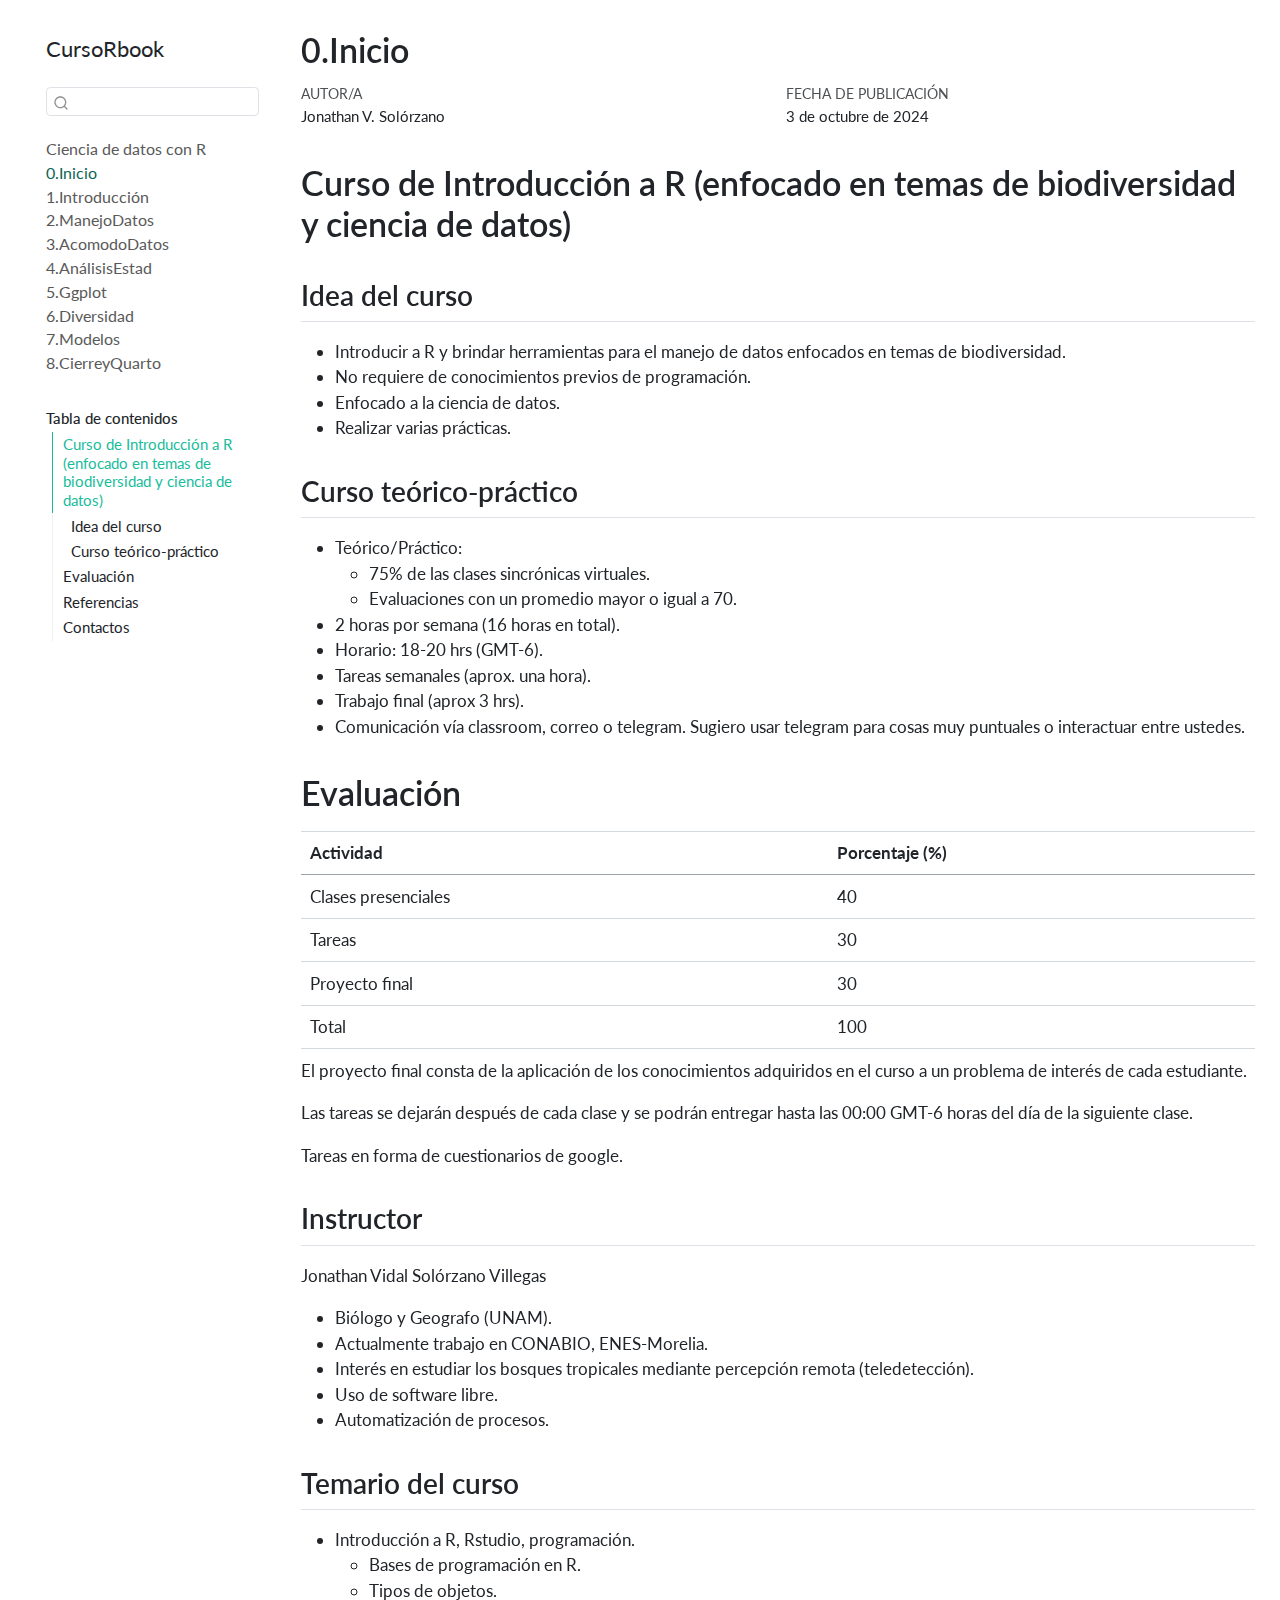
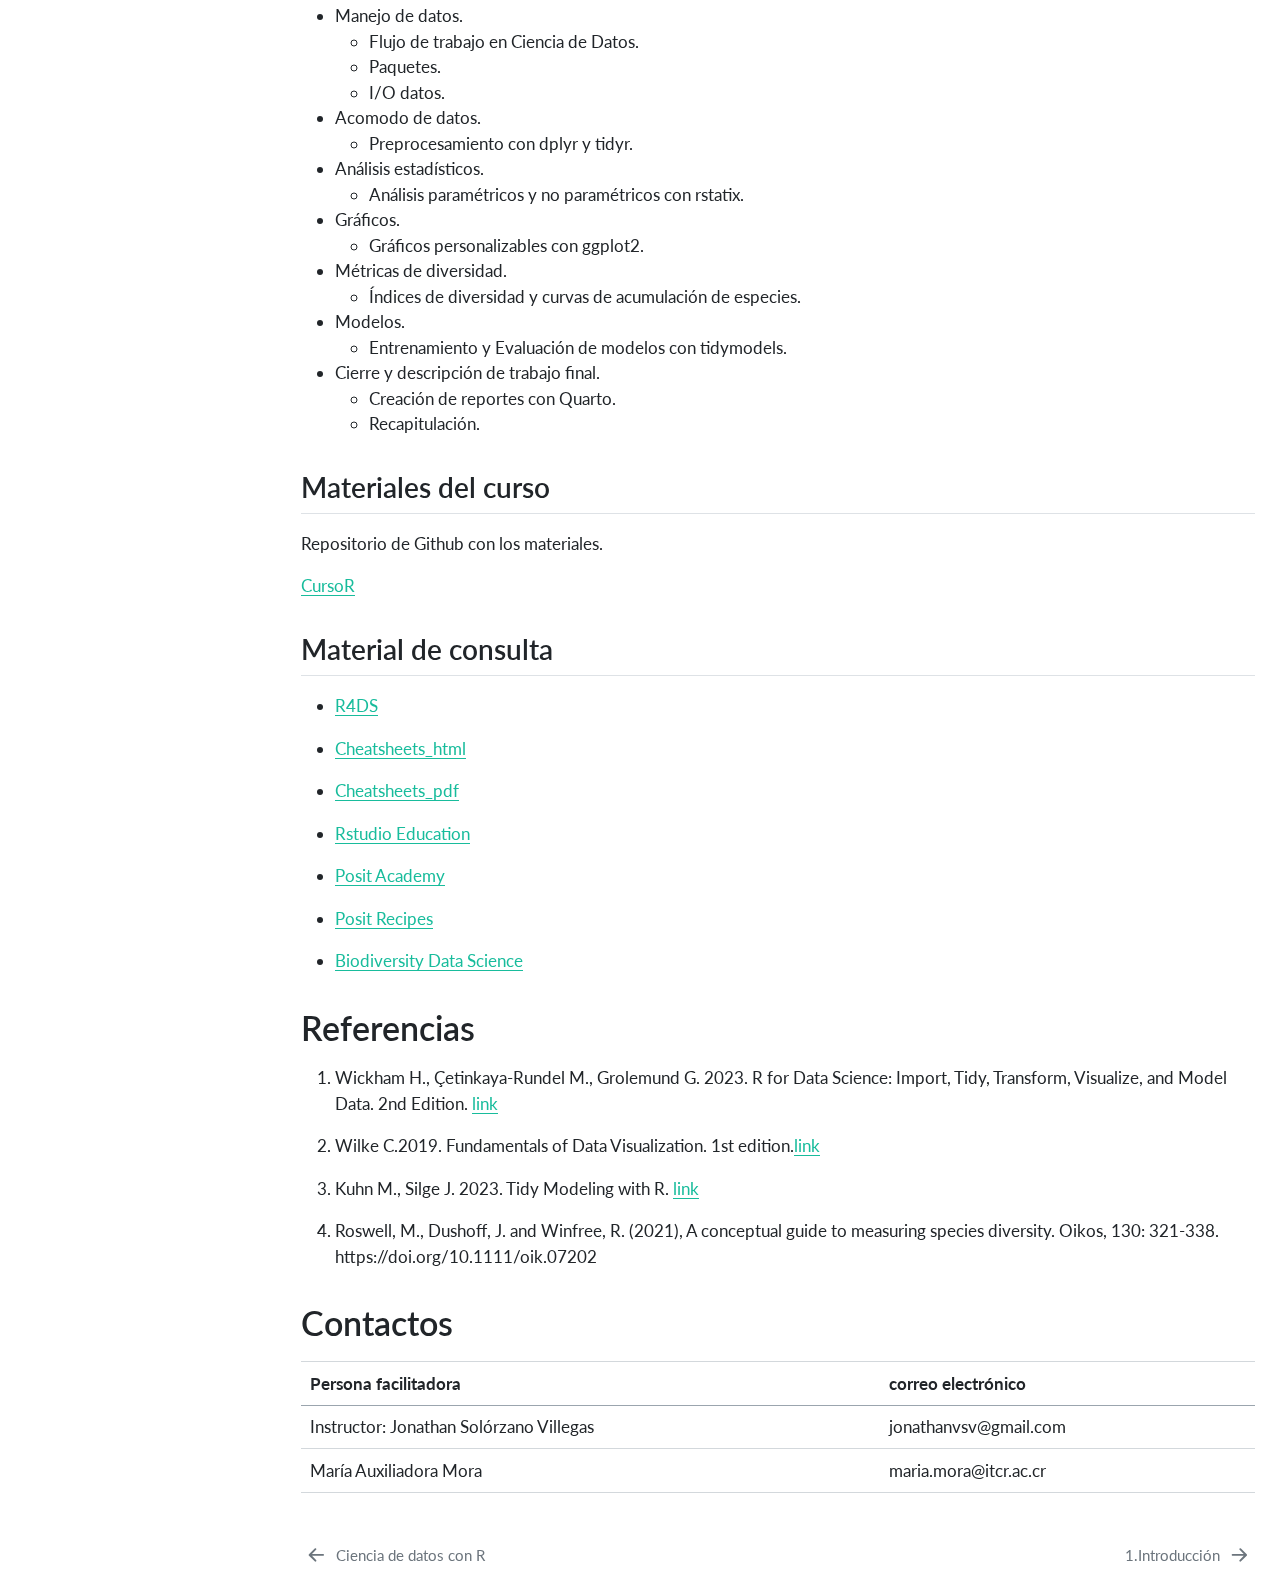
==== commit d83a7c9c: "Primera clase actualización" ====
--- a/0.Inicio.html
+++ b/0.Inicio.html
@@ -164,7 +164,7 @@
     <h2 id="toc-title">Tabla de contenidos</h2>
    
   <ul>
-  <li><a href="#curso-de-ciencia-de-datos-con-r-enfocado-en-temas-de-biodiversidad" id="toc-curso-de-ciencia-de-datos-con-r-enfocado-en-temas-de-biodiversidad" class="nav-link active" data-scroll-target="#curso-de-ciencia-de-datos-con-r-enfocado-en-temas-de-biodiversidad">Curso de Ciencia de Datos con R (enfocado en temas de biodiversidad)</a>
+  <li><a href="#curso-de-introducción-a-r-enfocado-en-temas-de-biodiversidad-y-ciencia-de-datos" id="toc-curso-de-introducción-a-r-enfocado-en-temas-de-biodiversidad-y-ciencia-de-datos" class="nav-link active" data-scroll-target="#curso-de-introducción-a-r-enfocado-en-temas-de-biodiversidad-y-ciencia-de-datos">Curso de Introducción a R (enfocado en temas de biodiversidad y ciencia de datos)</a>
   <ul class="collapse">
   <li><a href="#idea-del-curso" id="toc-idea-del-curso" class="nav-link" data-scroll-target="#idea-del-curso">Idea del curso</a></li>
   <li><a href="#curso-teórico-práctico" id="toc-curso-teórico-práctico" class="nav-link" data-scroll-target="#curso-teórico-práctico">Curso teórico-práctico</a></li>
@@ -219,8 +219,8 @@
 </header>
 
 
-<section id="curso-de-ciencia-de-datos-con-r-enfocado-en-temas-de-biodiversidad" class="level1">
-<h1>Curso de Ciencia de Datos con R (enfocado en temas de biodiversidad)</h1>
+<section id="curso-de-introducción-a-r-enfocado-en-temas-de-biodiversidad-y-ciencia-de-datos" class="level1">
+<h1>Curso de Introducción a R (enfocado en temas de biodiversidad y ciencia de datos)</h1>
 <section id="idea-del-curso" class="level2">
 <h2 class="anchored" data-anchor-id="idea-del-curso">Idea del curso</h2>
 <ul>
@@ -241,8 +241,8 @@
 <li>2 horas por semana (16 horas en total).</li>
 <li>Horario: 18-20 hrs (GMT-6).</li>
 <li>Tareas semanales (aprox. una hora).</li>
-<li>Trabajo final.</li>
-<li>Comunicación vía telegram.</li>
+<li>Trabajo final (aprox 3 hrs).</li>
+<li>Comunicación vía classroom, correo o telegram. Sugiero usar telegram para cosas muy puntuales o interactuar entre ustedes.</li>
 </ul>
 </section>
 </section>
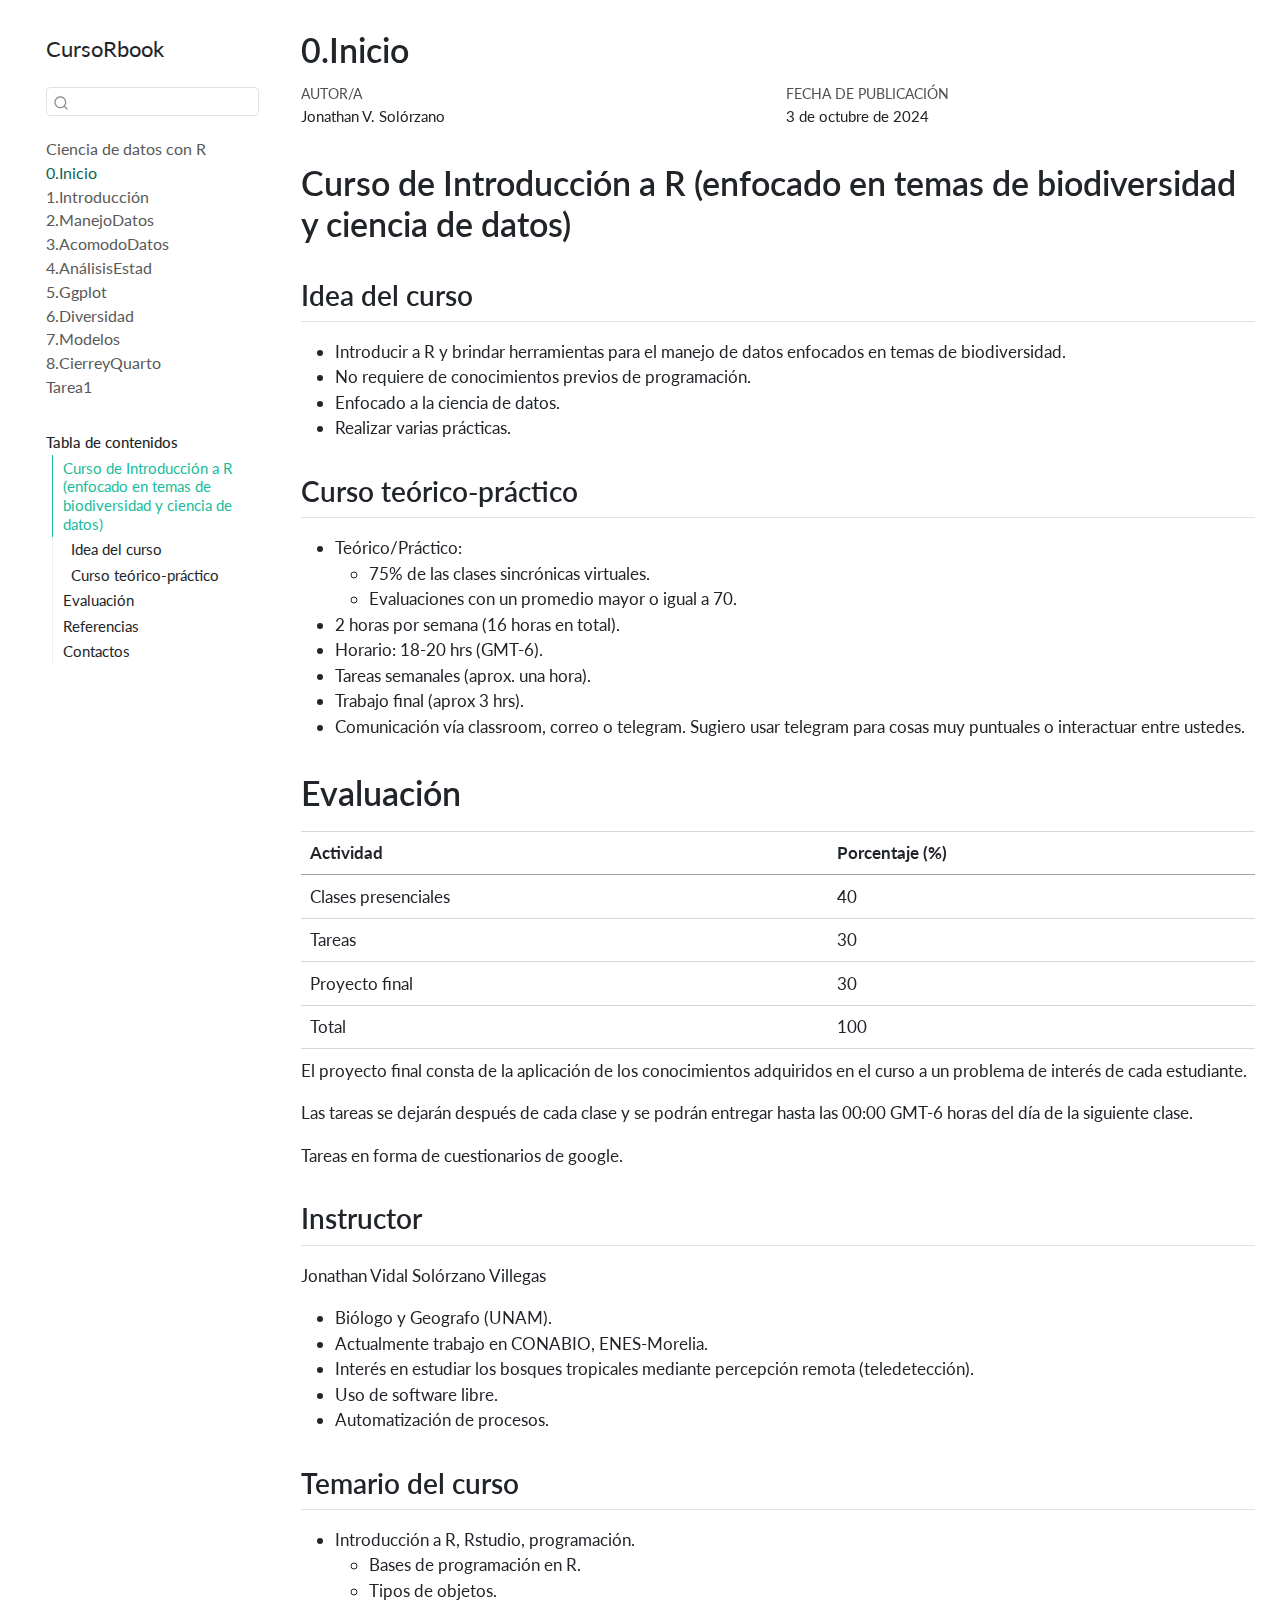
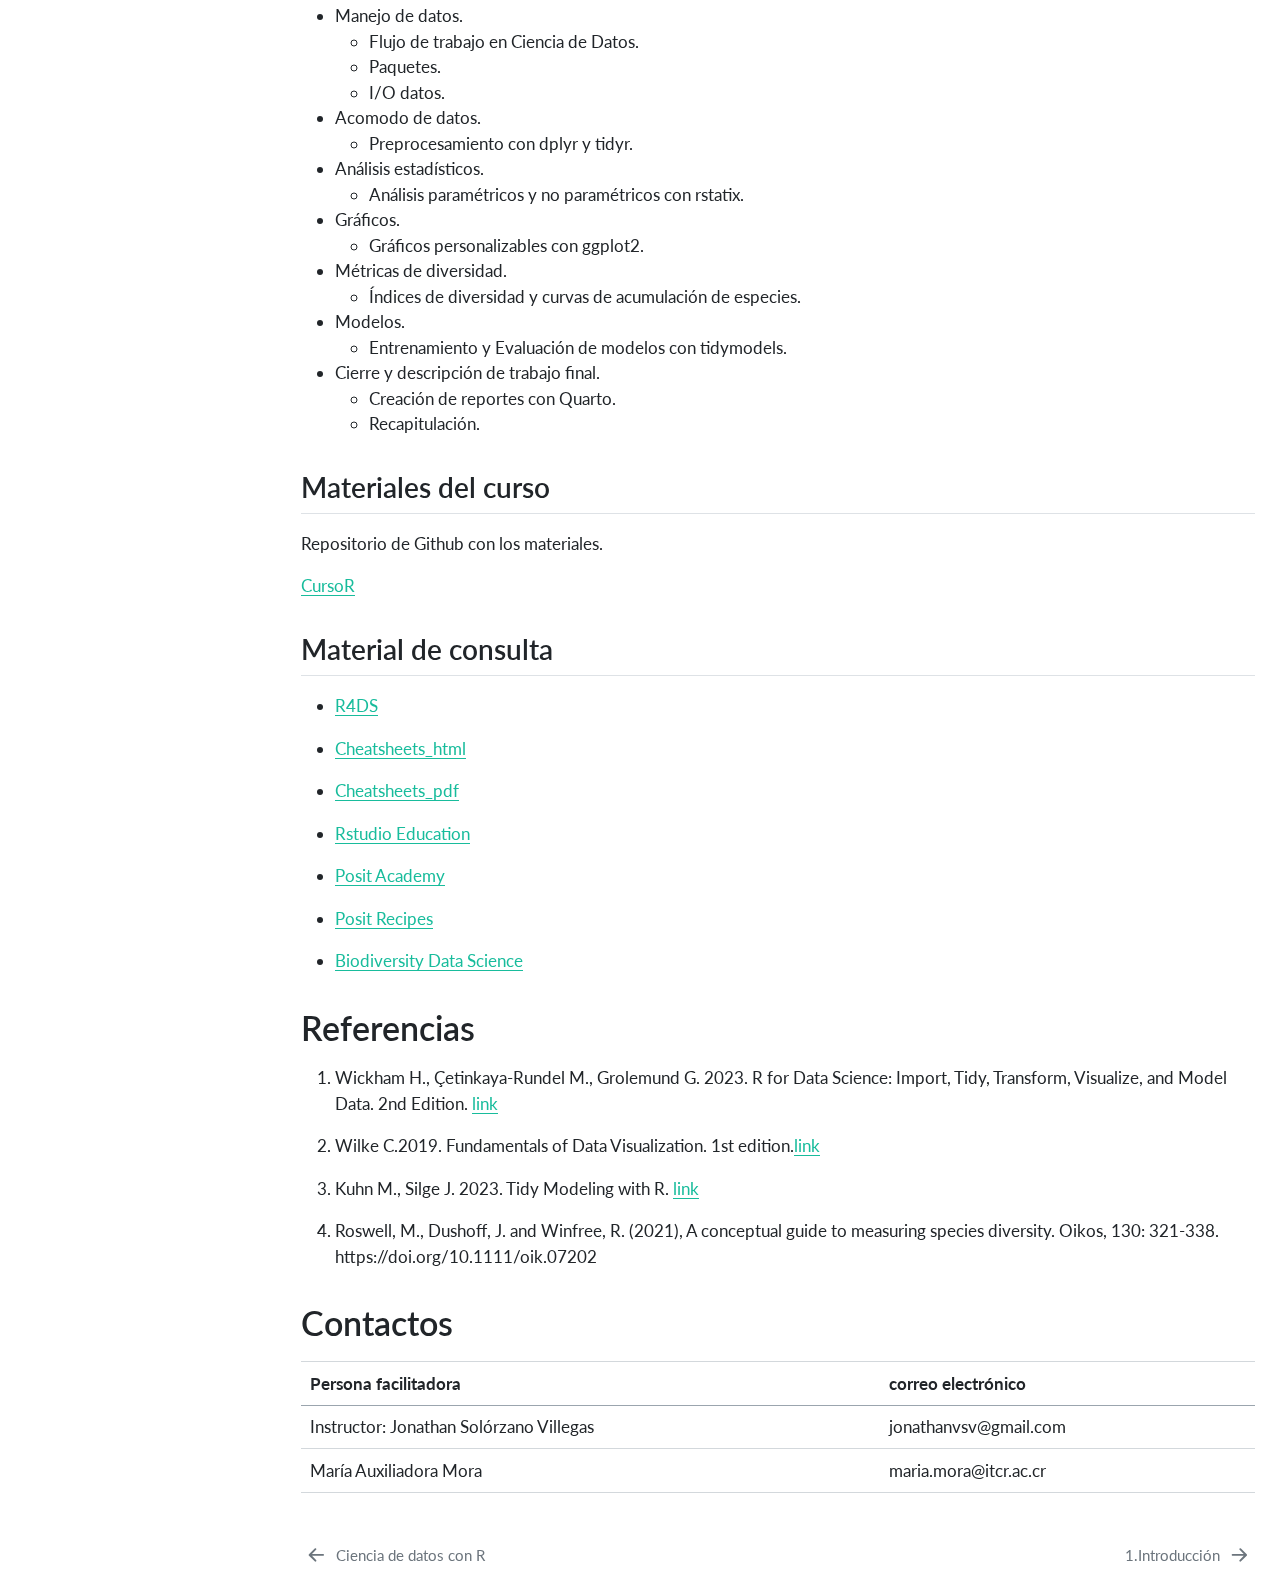
==== commit 61731e69: "Agregar Tarea1 resuelta" ====
--- a/0.Inicio.html
+++ b/0.Inicio.html
@@ -156,6 +156,11 @@
         <li class="sidebar-item">
   <div class="sidebar-item-container"> 
   <a href="./8.CierreyQuarto.html" class="sidebar-item-text sidebar-link"><span class="chapter-title">8.CierreyQuarto</span></a>
+  </div>
+</li>
+        <li class="sidebar-item">
+  <div class="sidebar-item-container"> 
+  <a href="./9.TareasResueltas.html" class="sidebar-item-text sidebar-link"><span class="chapter-title">Tarea1</span></a>
   </div>
 </li>
     </ul>
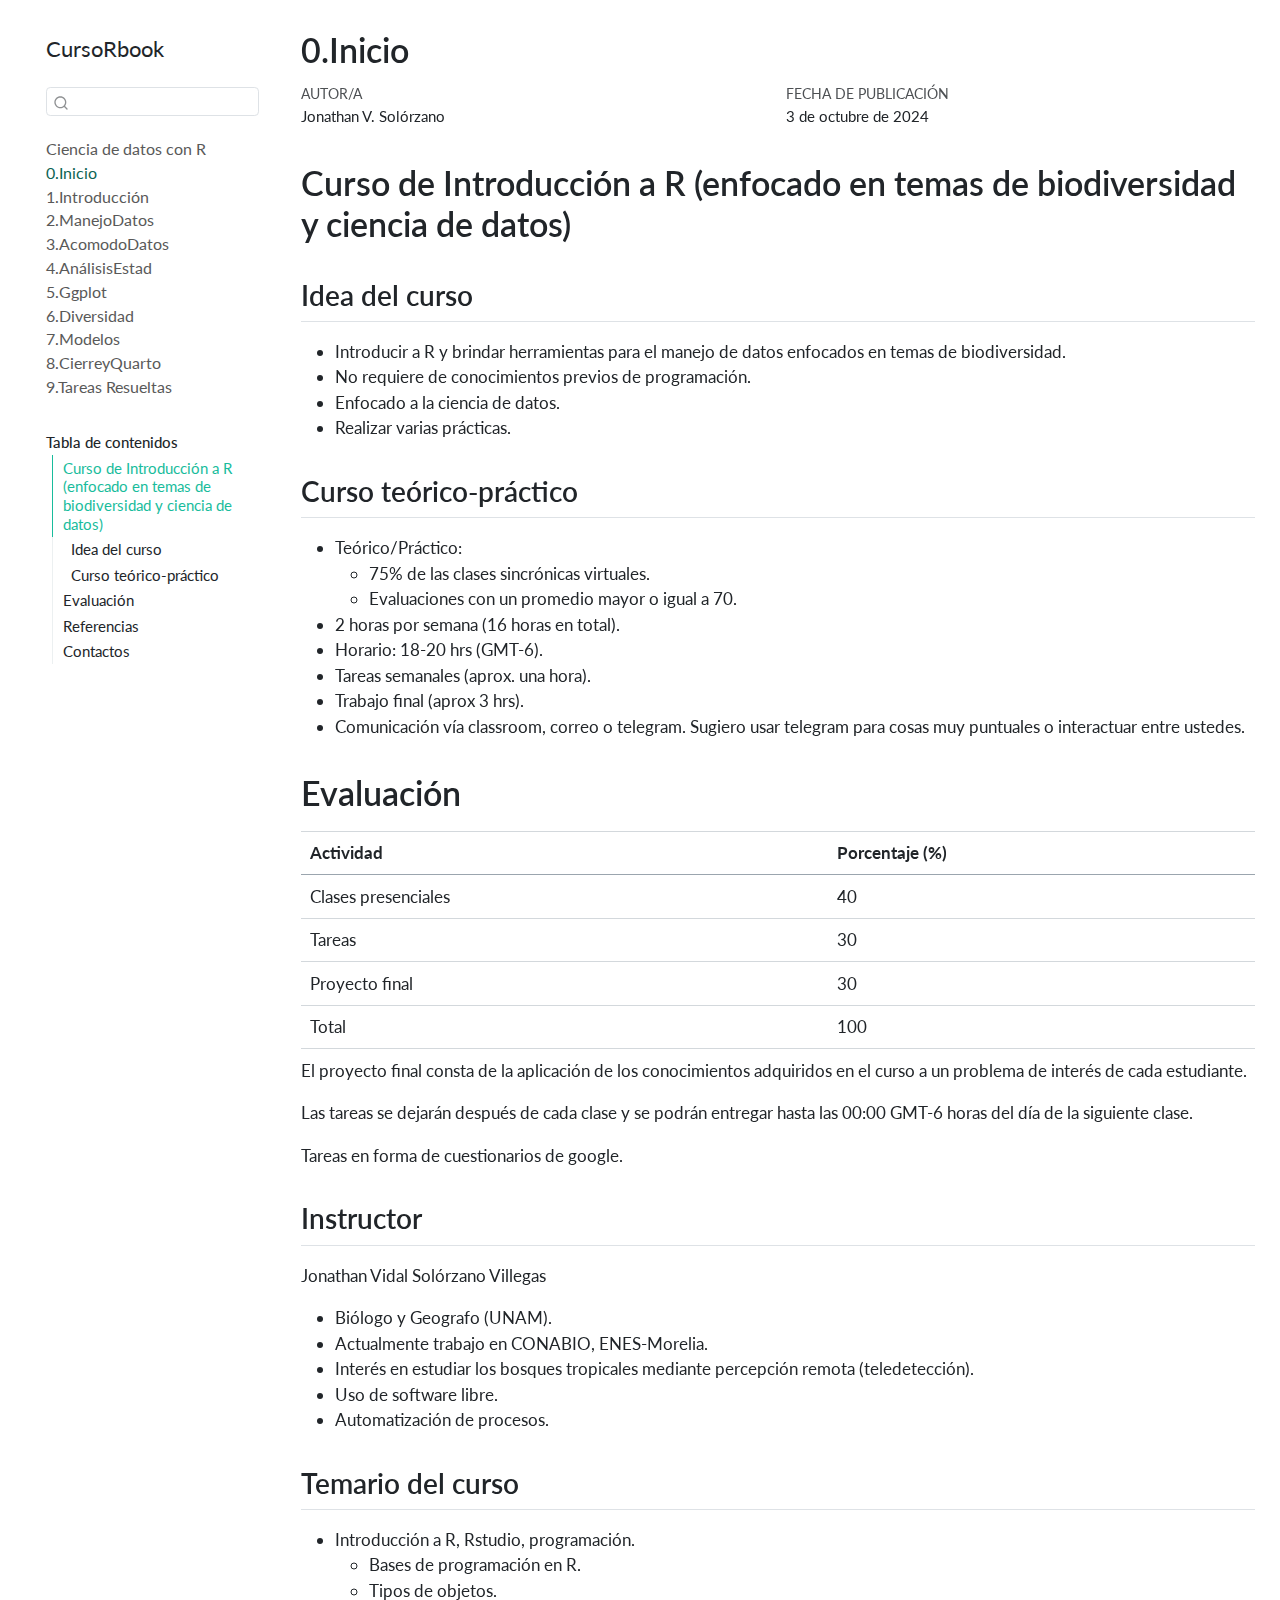
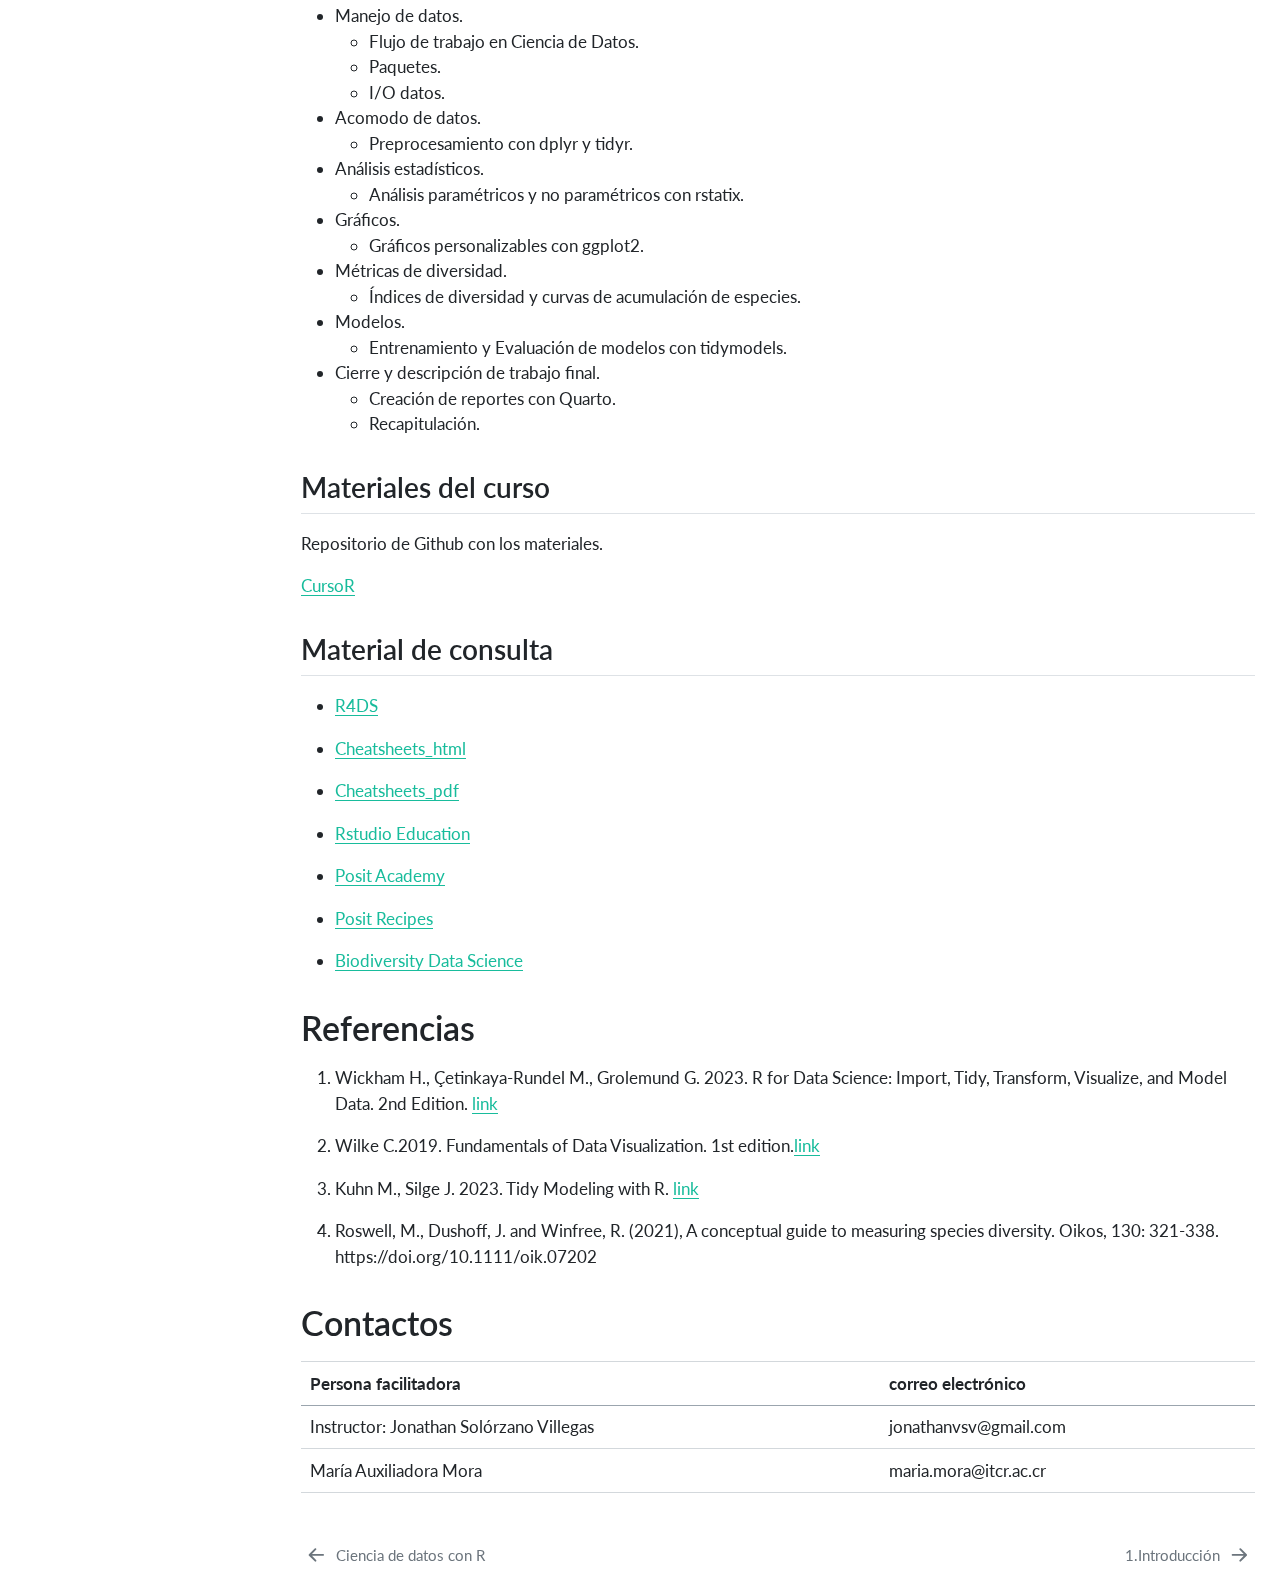
==== commit 25ef197d: "Agregar Tarea1Resuelta" ====
--- a/0.Inicio.html
+++ b/0.Inicio.html
@@ -160,7 +160,7 @@
 </li>
         <li class="sidebar-item">
   <div class="sidebar-item-container"> 
-  <a href="./9.TareasResueltas.html" class="sidebar-item-text sidebar-link"><span class="chapter-title">Tarea1</span></a>
+  <a href="./9.TareasResueltas.html" class="sidebar-item-text sidebar-link"><span class="chapter-title">9.Tareas Resueltas</span></a>
   </div>
 </li>
     </ul>
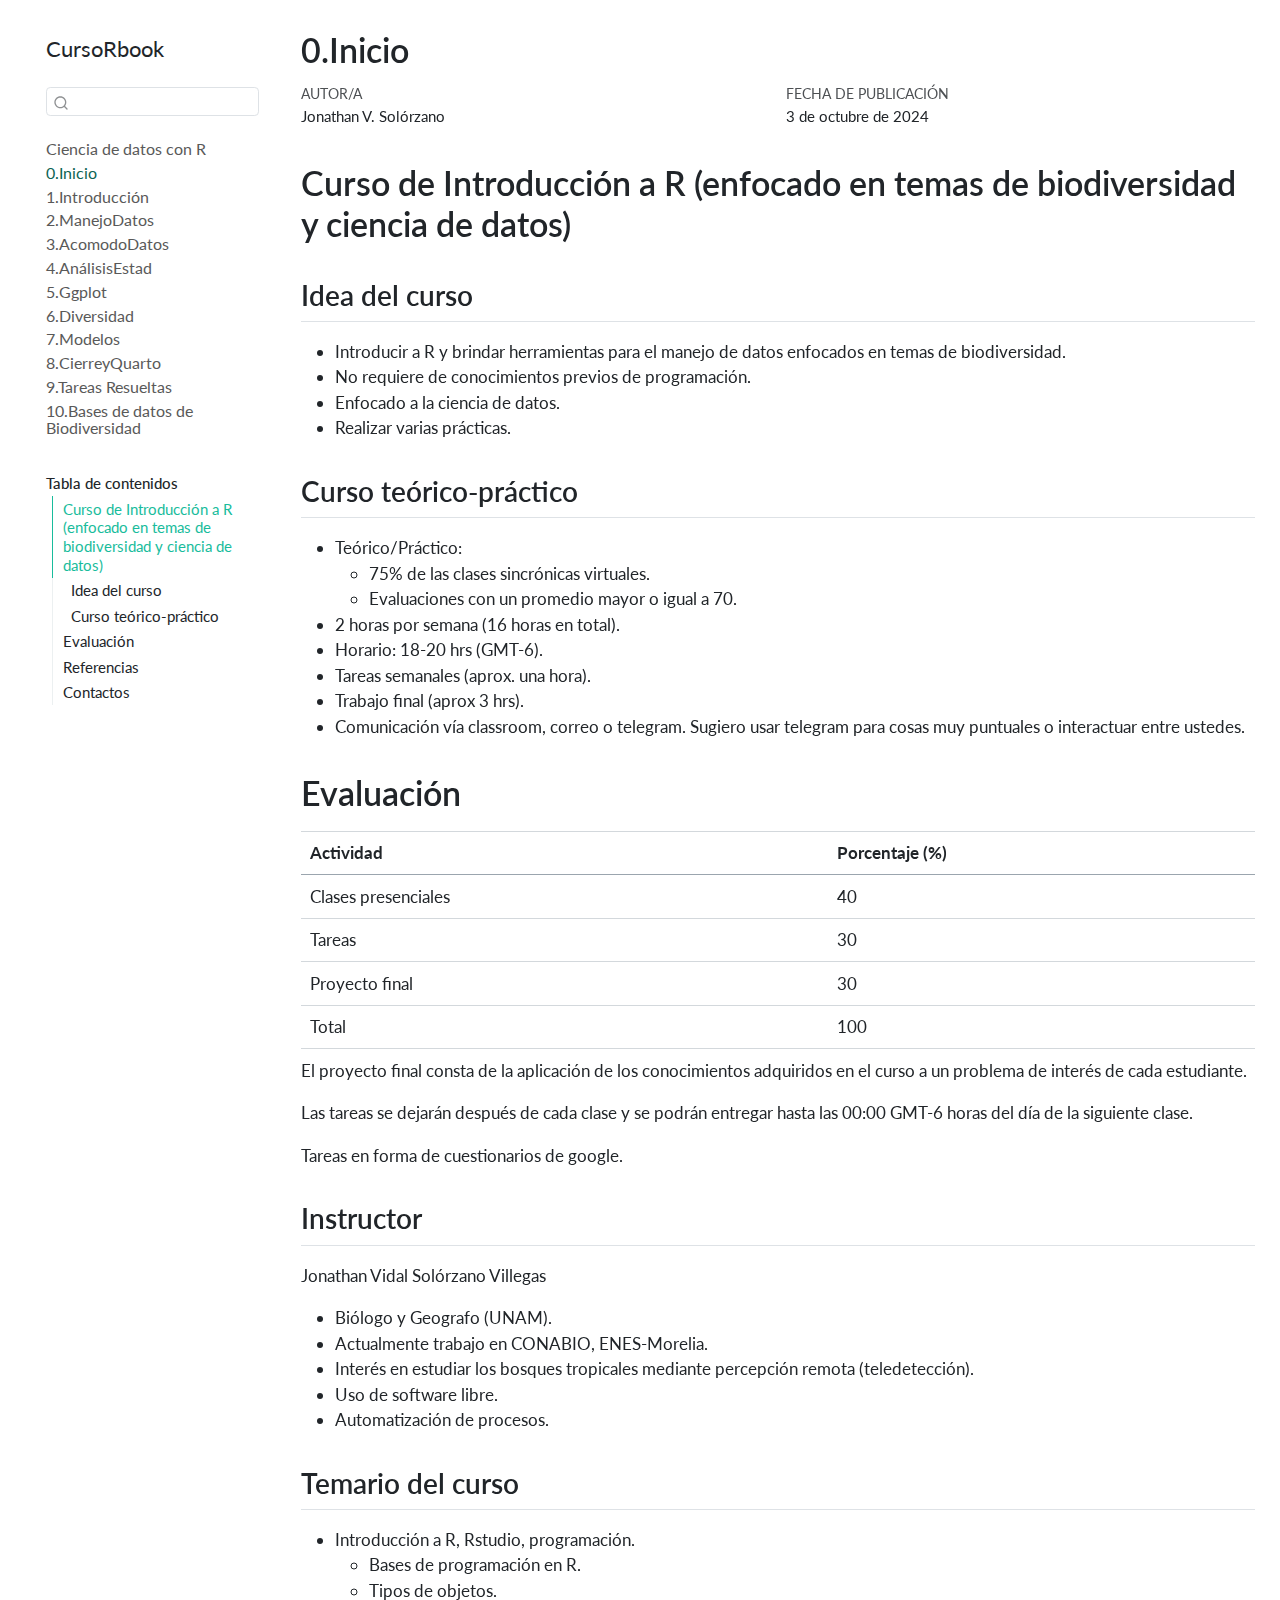
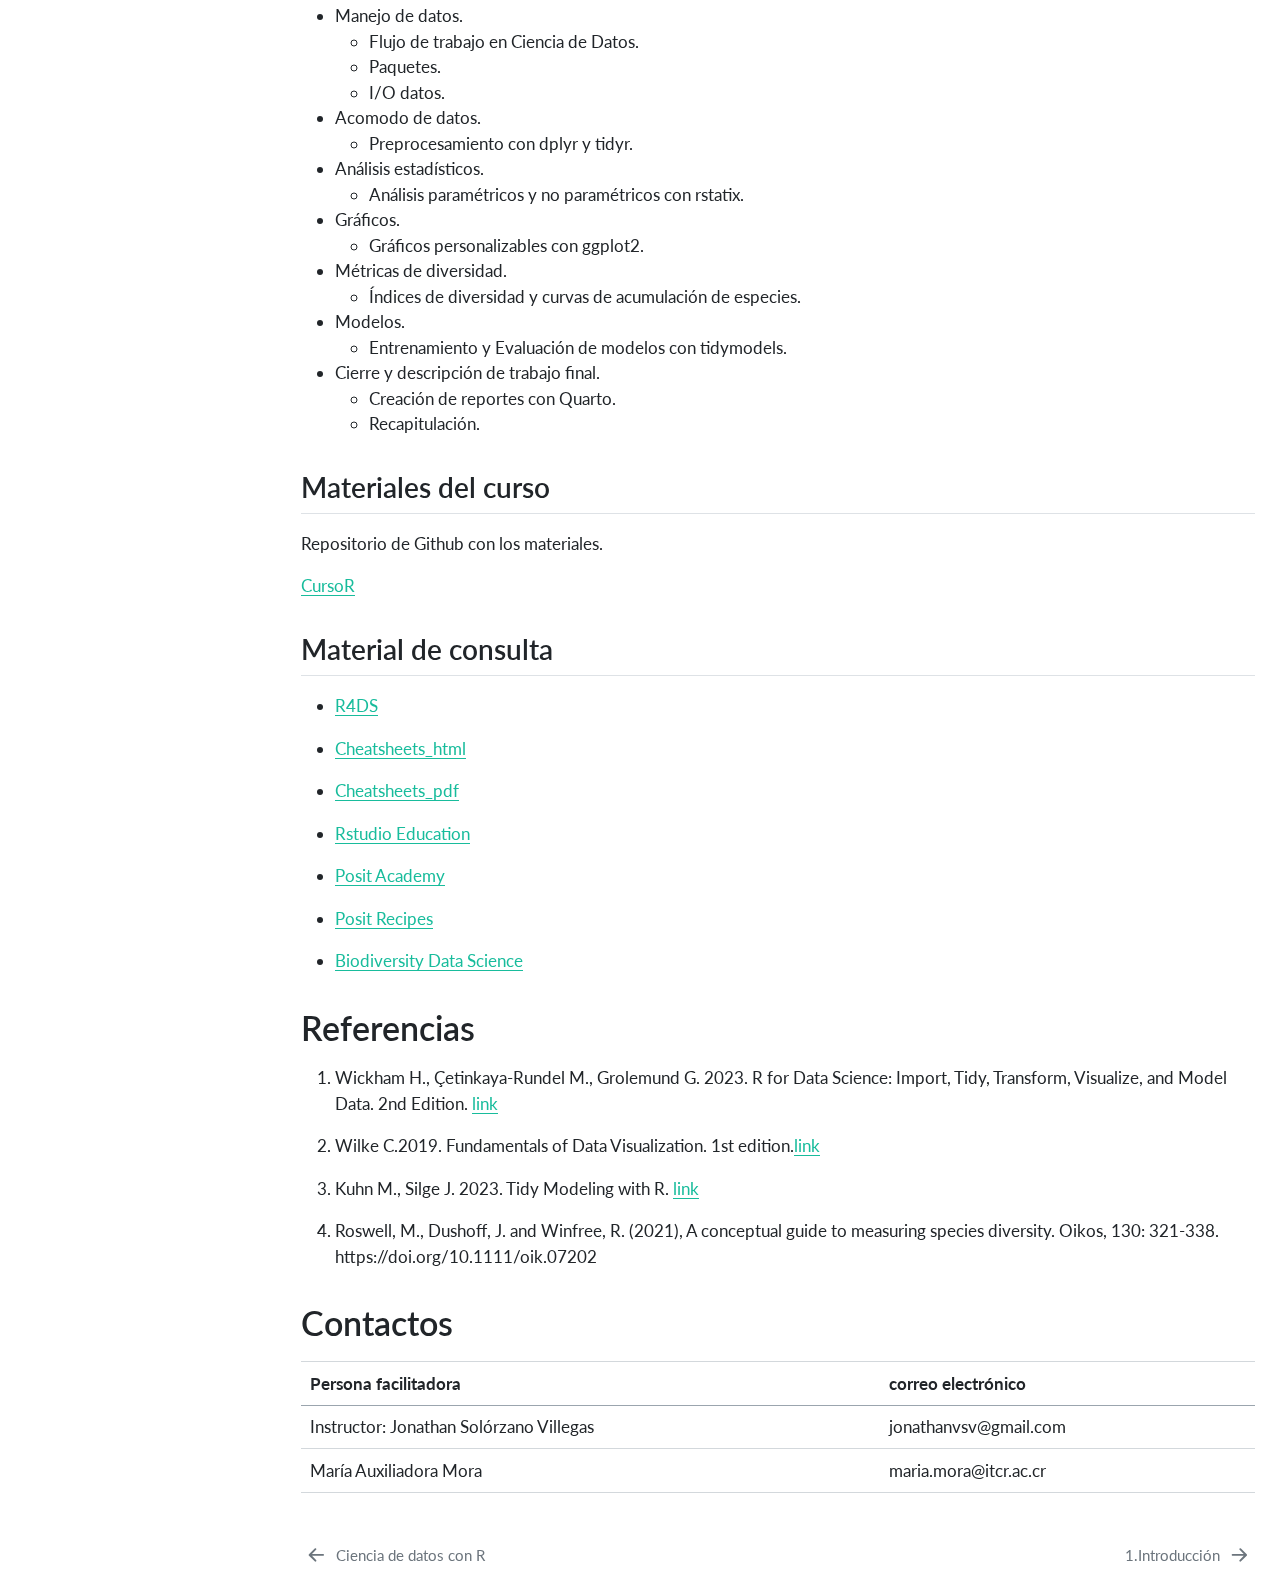
==== commit 7d1e08ba: "Subir fuentes datos biodiversidades" ====
--- a/0.Inicio.html
+++ b/0.Inicio.html
@@ -161,6 +161,11 @@
         <li class="sidebar-item">
   <div class="sidebar-item-container"> 
   <a href="./9.TareasResueltas.html" class="sidebar-item-text sidebar-link"><span class="chapter-title">9.Tareas Resueltas</span></a>
+  </div>
+</li>
+        <li class="sidebar-item">
+  <div class="sidebar-item-container"> 
+  <a href="./10.BasesDatosBiodiversidad.html" class="sidebar-item-text sidebar-link"><span class="chapter-title">10.Bases de datos de Biodiversidad</span></a>
   </div>
 </li>
     </ul>
